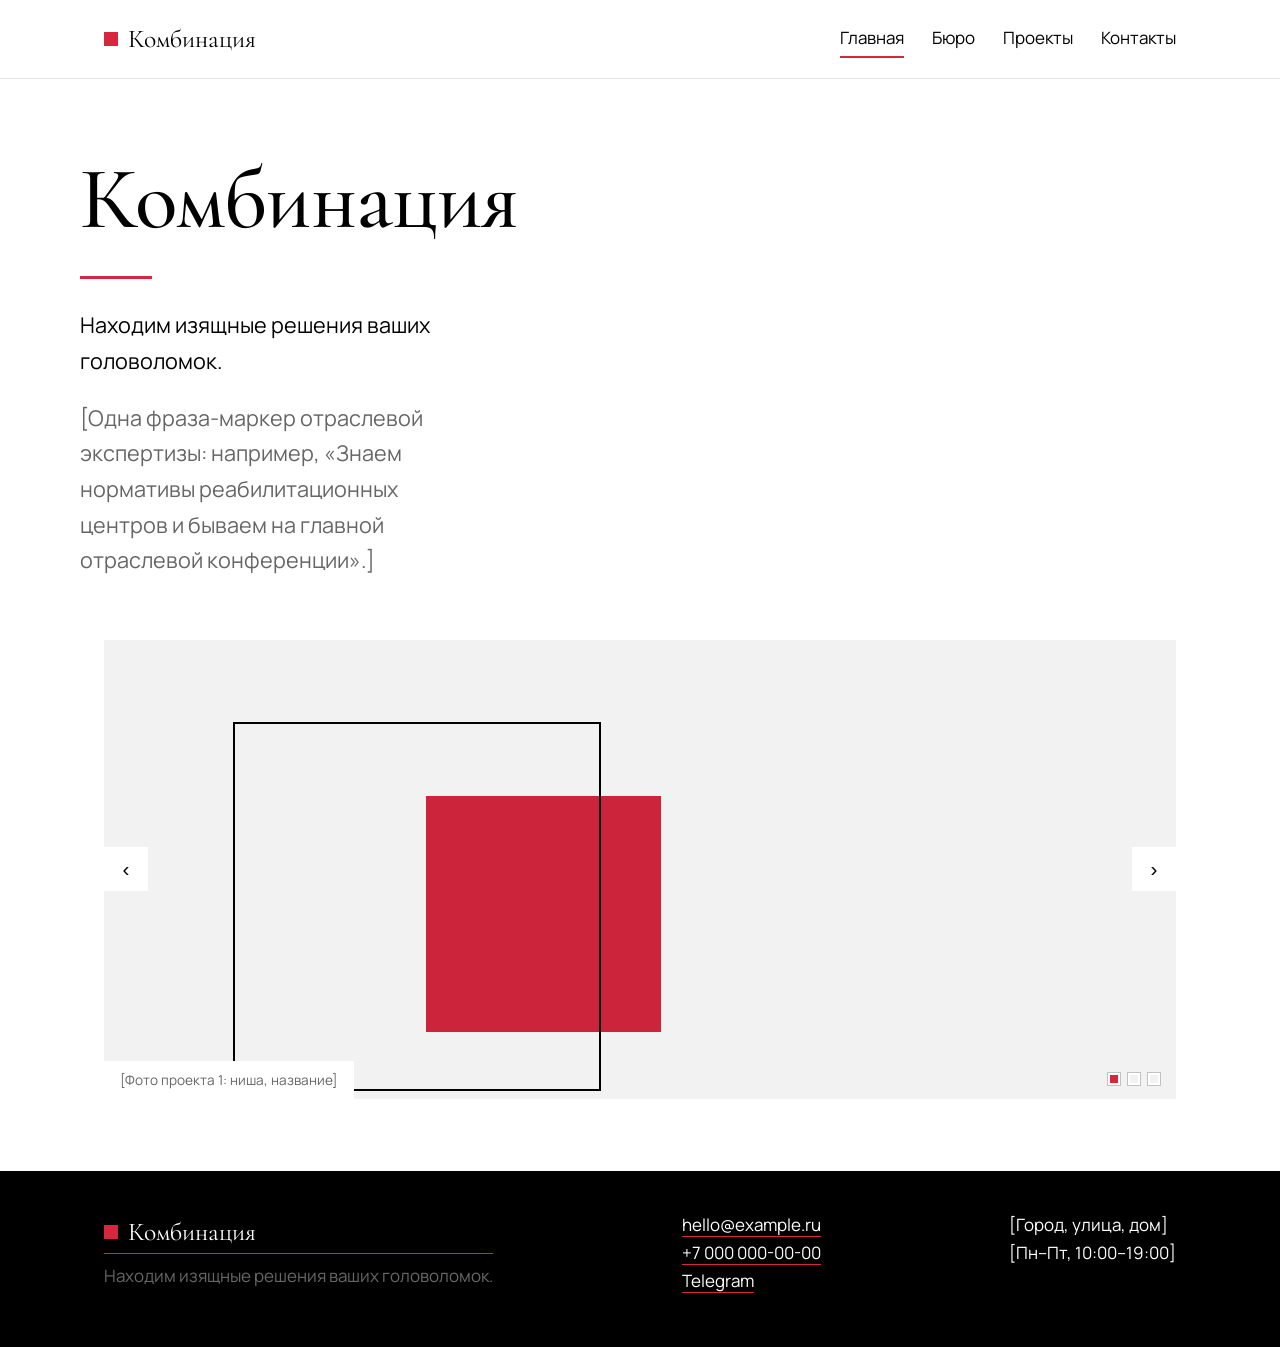
==== index.html @ e8835358 "Add files via upload" ====
<!DOCTYPE html>
<html lang="ru"><head><meta charset="utf-8">
<meta name="viewport" content="width=device-width, initial-scale=1">
<title>Комбинация — архитектурное и дизайн-бюро</title>
<meta name="description" content="Комбинация — архитектурное и дизайн-бюро. Находим изящные решения ваших головоломок.">
<link rel="preconnect" href="https://fonts.googleapis.com"><link rel="preconnect" href="https://fonts.gstatic.com" crossorigin>
<link href="https://fonts.googleapis.com/css2?family=Cormorant+Garamond:wght@400;500;600&family=Manrope:wght@400;500;600&display=swap&subset=cyrillic" rel="stylesheet">
<link rel="stylesheet" href="style.css"></head><body>
<header><div class="wrap"><a class="brand" href="index.html"><i></i>Комбинация</a><nav><a href="index.html" aria-current="page">Главная</a><a href="bureau.html">Бюро</a><a href="projects.html">Проекты</a><a href="contacts.html">Контакты</a></nav></div></header>
<main><div class="wrap hero"><h1>Комбинация</h1><div class="rule"></div><p>Находим изящные решения ваших головоломок.</p>
<p class="muted">[Одна фраза-маркер отраслевой экспертизы: например, «Знаем нормативы реабилитационных центров и бываем на главной отраслевой конференции».]</p></div>
<div class="wrap"><div class="slider" aria-label="Фотографии проектов"><div class="slide"><div class="ph"><span class="cap">[Фото проекта 1: ниша, название]</span></div></div><div class="slide"><div class="ph"><span class="cap">[Фото проекта 2: ниша, название]</span></div></div><div class="slide"><div class="ph"><span class="cap">[Фото проекта 3: ниша, название]</span></div></div>
<button class="arrow prev" aria-label="Назад">‹</button><button class="arrow next" aria-label="Вперёд">›</button><div class="dots"></div></div></div></main><div style="height:72px"></div>
<footer class="site"><div class="wrap">
<div><a class="brand" href="index.html"><i></i>Комбинация</a><p class="muted" style="margin-top:8px">Находим изящные решения ваших головоломок.</p></div>
<div><a href="mailto:hello@example.ru">hello@example.ru</a><br><a href="tel:+70000000000">+7 000 000-00-00</a><br><a href="https://t.me/example">Telegram</a></div>
<div>[Город, улица, дом]<br>[Пн–Пт, 10:00–19:00]</div>
</div></footer><script src="script.js"></script></body></html>
---- style.css ----
:root{--bg:#fff;--ink:#000;--mute:#666;--line:#e3e3e3;--soft:#f2f2f2;--red:#d7263d;--w:1120px}
*{box-sizing:border-box}html{scroll-behavior:smooth}
body{margin:0;background:var(--bg);color:var(--ink);font:17px/1.65 "Manrope","Helvetica Neue",Arial,sans-serif}
h1,h2,h3{font-family:"Cormorant Garamond",Georgia,serif;font-weight:500;line-height:1.1;margin:0 0 .5em;letter-spacing:-.01em}
h1{font-size:clamp(2.6rem,7vw,5.5rem)}h2{font-size:clamp(1.9rem,4vw,2.8rem)}h3{font-size:1.5rem}
p{margin:0 0 1em;max-width:62ch}a{color:inherit}
.wrap{max-width:var(--w);margin:0 auto;padding:0 24px}
header{border-bottom:1px solid var(--line)}
header .wrap{display:flex;justify-content:space-between;align-items:center;gap:16px;flex-wrap:wrap;padding-top:18px;padding-bottom:18px}
.brand{font-family:"Cormorant Garamond",Georgia,serif;font-size:1.6rem;text-decoration:none;display:flex;align-items:center;gap:10px}
.brand i{width:14px;height:14px;background:var(--red);display:block}
nav{display:flex;gap:28px;flex-wrap:wrap}
nav a{text-decoration:none;padding:4px 0;border-bottom:2px solid transparent}
nav a:hover,nav a[aria-current]{border-color:var(--red)}
a:focus-visible,button:focus-visible{outline:2px solid var(--red);outline-offset:3px}
.hero{padding:72px 0 40px}.hero h1{margin-bottom:.2em}
.hero p{font-size:1.35rem;max-width:30ch}
.hero .rule{width:72px;height:3px;background:var(--red);margin:28px 0}
.slider{position:relative;aspect-ratio:21/9;background:var(--soft);overflow:hidden}
.slide{position:absolute;inset:0;opacity:0;transition:opacity .8s}
.slide.on{opacity:1}
.slide img{width:100%;height:100%;object-fit:cover;display:block}
.ph{width:100%;height:100%;position:relative;display:flex;align-items:flex-end;padding:20px;color:var(--mute);font-size:.9rem}
.ph::before{content:"";position:absolute;left:12%;top:18%;width:34%;aspect-ratio:1;border:2px solid var(--ink)}
.ph::after{content:"";position:absolute;left:30%;top:34%;width:22%;aspect-ratio:1;background:var(--red);mix-blend-mode:multiply}
.cap{position:absolute;left:0;bottom:0;background:#fff;padding:8px 16px;font-size:.85rem}
.arrow{position:absolute;top:50%;transform:translateY(-50%);width:44px;height:44px;border:0;background:#fff;font-size:1.3rem;cursor:pointer}
.prev{left:0}.next{right:0}
.dots{position:absolute;right:16px;bottom:14px;display:flex;gap:8px}
.dots button{width:12px;height:12px;border:2px solid #fff;background:transparent;padding:0;cursor:pointer;box-shadow:0 0 0 1px #0003}
.dots button.on{background:var(--red)}
section{padding:64px 0;border-bottom:1px solid var(--line)}
.page-title{padding:64px 0 8px}
.grid{display:grid;gap:32px;grid-template-columns:repeat(auto-fit,minmax(240px,1fr))}
.grid>div{border-top:3px solid var(--ink);padding-top:14px}
.grid .red{border-color:var(--red)}
.muted{color:var(--mute)}.tbd{color:var(--red)}
.project{display:grid;gap:32px;grid-template-columns:1fr 1fr;align-items:start;margin-top:32px}
.project .pic{aspect-ratio:4/3;background:var(--soft)}
blockquote{margin:24px 0 0;padding-left:18px;border-left:3px solid var(--red)}
blockquote footer{border:0;padding:0;margin-top:6px;font-size:.9rem;color:var(--mute);background:none}
.niche{font-size:.95rem;color:var(--red);margin-bottom:6px}
.logos{display:grid;gap:16px;grid-template-columns:repeat(auto-fit,minmax(150px,1fr))}
.logos div{height:80px;background:var(--soft);display:flex;align-items:center;justify-content:center;color:var(--mute);font-size:.85rem}
footer.site{background:#000;color:#fff;padding:40px 0;margin-top:0}
footer.site .wrap{display:flex;justify-content:space-between;gap:24px;flex-wrap:wrap}
footer.site a{text-decoration:none;border-bottom:1px solid var(--red)}
footer.site .brand{color:#fff}
@media(max-width:760px){.slider{aspect-ratio:4/3}.project{grid-template-columns:1fr}nav{gap:18px}.hero{padding-top:44px}section{padding:44px 0}}
@media(prefers-reduced-motion:reduce){.slide{transition:none}}
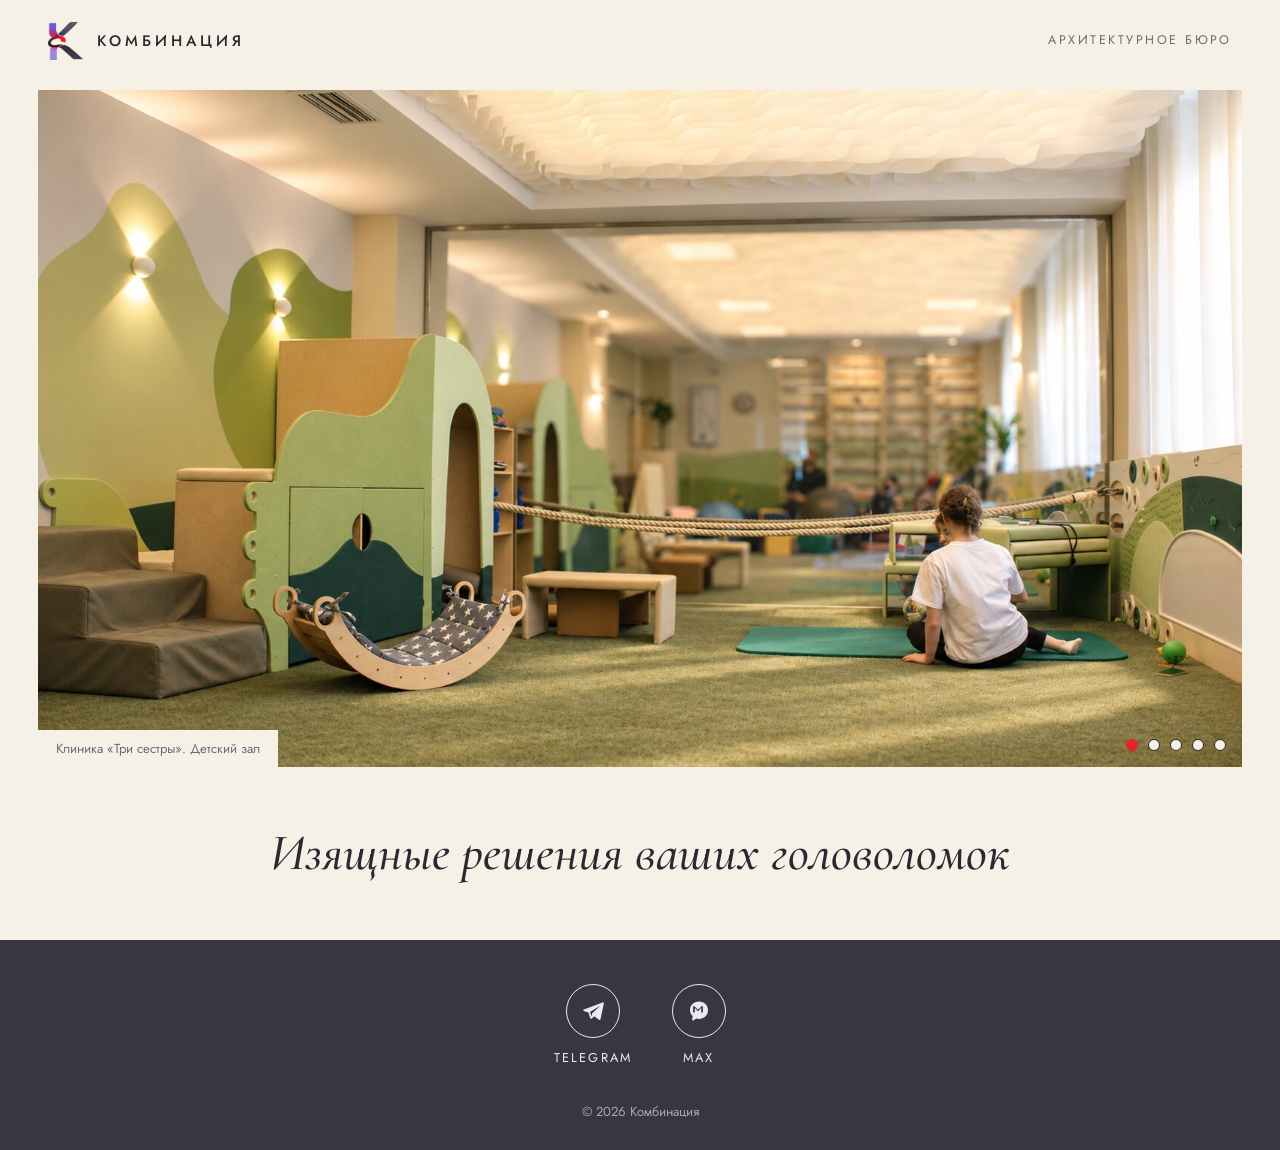
==== commit 60c02ff2: "Add files via upload" ====
--- a/index.html
+++ b/index.html
@@ -3,16 +3,69 @@
 <meta name="viewport" content="width=device-width, initial-scale=1">
 <title>Комбинация — архитектурное и дизайн-бюро</title>
 <meta name="description" content="Комбинация — архитектурное и дизайн-бюро. Находим изящные решения ваших головоломок.">
+<link rel="icon" href="favicon.ico" sizes="48x48">
+<link rel="icon" href="icon-48.png" type="image/png" sizes="48x48">
+<link rel="icon" href="icon-192.png" type="image/png" sizes="192x192">
+<link rel="apple-touch-icon" href="apple-touch-icon.png">
+<meta property="og:type" content="website">
+<meta property="og:title" content="Комбинация — архитектурное и дизайн-бюро">
+<meta property="og:description" content="Находим изящные решения ваших головоломок.">
+<meta property="og:image" content="https://ВАШ-ДОМЕН/og-image.png">
+<meta property="og:url" content="https://ВАШ-ДОМЕН/">
+<meta name="twitter:card" content="summary_large_image">
+<meta name="theme-color" content="#f6f1e6">
 <link rel="preconnect" href="https://fonts.googleapis.com"><link rel="preconnect" href="https://fonts.gstatic.com" crossorigin>
-<link href="https://fonts.googleapis.com/css2?family=Cormorant+Garamond:wght@400;500;600&family=Manrope:wght@400;500;600&display=swap&subset=cyrillic" rel="stylesheet">
-<link rel="stylesheet" href="style.css"></head><body>
-<header><div class="wrap"><a class="brand" href="index.html"><i></i>Комбинация</a><nav><a href="index.html" aria-current="page">Главная</a><a href="bureau.html">Бюро</a><a href="projects.html">Проекты</a><a href="contacts.html">Контакты</a></nav></div></header>
-<main><div class="wrap hero"><h1>Комбинация</h1><div class="rule"></div><p>Находим изящные решения ваших головоломок.</p>
-<p class="muted">[Одна фраза-маркер отраслевой экспертизы: например, «Знаем нормативы реабилитационных центров и бываем на главной отраслевой конференции».]</p></div>
-<div class="wrap"><div class="slider" aria-label="Фотографии проектов"><div class="slide"><div class="ph"><span class="cap">[Фото проекта 1: ниша, название]</span></div></div><div class="slide"><div class="ph"><span class="cap">[Фото проекта 2: ниша, название]</span></div></div><div class="slide"><div class="ph"><span class="cap">[Фото проекта 3: ниша, название]</span></div></div>
-<button class="arrow prev" aria-label="Назад">‹</button><button class="arrow next" aria-label="Вперёд">›</button><div class="dots"></div></div></div></main><div style="height:72px"></div>
-<footer class="site"><div class="wrap">
-<div><a class="brand" href="index.html"><i></i>Комбинация</a><p class="muted" style="margin-top:8px">Находим изящные решения ваших головоломок.</p></div>
-<div><a href="mailto:hello@example.ru">hello@example.ru</a><br><a href="tel:+70000000000">+7 000 000-00-00</a><br><a href="https://t.me/example">Telegram</a></div>
-<div>[Город, улица, дом]<br>[Пн–Пт, 10:00–19:00]</div>
-</div></footer><script src="script.js"></script></body></html>+<link href="https://fonts.googleapis.com/css2?family=Cormorant+Garamond:ital,wght@1,500&family=Jost:wght@400;500&display=swap&subset=cyrillic" rel="stylesheet">
+<style>
+:root{--bg:#f6f1e6;--ink:#2a2931;--mute:#6e6a78;--dark:#38373f;--red:#e8212a;--vio:#6f5fcf}
+*{box-sizing:border-box}
+body{margin:0;min-height:100vh;display:flex;flex-direction:column;background:var(--bg);color:var(--ink);font:17px/1.6 "Jost","Helvetica Neue",Arial,sans-serif}
+header{display:flex;justify-content:space-between;align-items:center;gap:16px;padding:22px clamp(20px,4vw,48px)}
+.brand{display:flex;align-items:center;gap:14px;text-transform:uppercase;letter-spacing:.26em;font-weight:500;font-size:.95rem}
+.brand img{height:38px;width:auto;display:block}
+.role{text-transform:uppercase;letter-spacing:.2em;font-size:.78rem;color:var(--mute);text-align:right}
+main{flex:1;padding:8px 0 56px}
+.slider{position:relative;width:min(94vw,1360px);margin:0 auto;aspect-ratio:16/9;background:#e9e2d2;overflow:hidden}
+.slide{position:absolute;inset:0;margin:0;opacity:0;transition:opacity 1.2s ease}
+.slide.on{opacity:1}
+.slide img{width:100%;height:100%;object-fit:cover;display:block}
+figcaption{position:absolute;left:0;bottom:0;background:var(--bg);padding:8px 18px;font-size:.82rem;color:var(--mute)}
+.dots{position:absolute;right:16px;bottom:16px;display:flex;gap:10px}
+.dots button{width:12px;height:12px;border:1.5px solid var(--ink);background:var(--bg);padding:0;border-radius:50%;cursor:pointer}
+.dots button.on{background:var(--red);border-color:var(--red)}
+.slogan{font-family:"Cormorant Garamond",Georgia,serif;font-style:italic;font-weight:500;font-size:clamp(1.9rem,4.4vw,3.2rem);line-height:1.2;text-align:center;margin:56px 20px 0}
+footer{background:var(--dark);color:#ece8f2;text-align:center;padding:44px 20px 28px}
+.links{display:flex;justify-content:center;gap:40px;margin-bottom:32px}
+.links a{color:#ece8f2;display:flex;flex-direction:column;align-items:center;gap:10px;text-decoration:none;font-size:.8rem;letter-spacing:.16em;text-transform:uppercase}
+.links span.ic{width:54px;height:54px;border:1.5px solid #ece8f2;border-radius:50%;display:flex;align-items:center;justify-content:center;transition:.25s}
+.links a:hover .ic,.links a:focus-visible .ic{background:var(--red);border-color:var(--red)}
+.links svg{width:24px;height:24px;fill:#ece8f2}
+a:focus-visible,button:focus-visible{outline:2px solid var(--vio);outline-offset:3px}
+.copy{font-size:.82rem;color:#a9a5b4}
+@media(max-width:640px){header{flex-direction:column;align-items:flex-start;gap:8px}.role{text-align:left}.slider{aspect-ratio:4/3;width:100%}.slogan{margin-top:40px}}
+@media(prefers-reduced-motion:reduce){.slide{transition:none}}
+</style></head><body>
+<header><div class="brand"><img src="logo.png" alt="">Комбинация</div><div class="role">Архитектурное бюро</div></header>
+<main>
+<div class="slider" role="region" aria-label="Фотографии проектов"><figure class="slide"><img src="images/1.jpg" alt="Клиника «Три сестры». Детский зал" onerror="this.remove()"><figcaption>Клиника «Три сестры». Детский зал</figcaption></figure><figure class="slide"><img src="images/2.jpg" alt="Клиника «Три сестры». Концепция вестибюля" onerror="this.remove()"><figcaption>Клиника «Три сестры». Концепция вестибюля</figcaption></figure><figure class="slide"><img src="images/3.jpg" alt="Клиника «Семейная». Вестибюль" onerror="this.remove()"><figcaption>Клиника «Семейная». Вестибюль</figcaption></figure><figure class="slide"><img src="images/4.jpg" alt="Клиника «Семейная»" onerror="this.remove()"><figcaption>Клиника «Семейная»</figcaption></figure><figure class="slide"><img src="images/5.jpg" alt="Клиника «Семейная»" onerror="this.remove()"><figcaption>Клиника «Семейная»</figcaption></figure><div class="dots"></div></div>
+<p class="slogan">Изящные решения ваших головоломок</p>
+</main>
+<footer>
+<div class="links">
+<a href="https://t.me/Nmatarch" target="_blank" rel="noopener" aria-label="Написать в Telegram"><span class="ic"><svg viewBox="0 0 24 24"><path d="M21.5 3.4 2.9 10.6c-.9.4-.9 1.1-.2 1.3l4.7 1.5 1.8 5.6c.2.6.4.8.8.8.4 0 .6-.2.9-.4l2.3-2.2 4.7 3.5c.9.5 1.5.2 1.7-.8L22.8 4.8c.3-1.2-.5-1.7-1.3-1.4zM9 13.1l9.1-5.7c.4-.3.8-.1.5.2l-7.6 6.900-.3 3.300z"/></svg></span>Telegram</a>
+<a href="https://max.ru/u/f9LHodD0cOIzpN-cpc4jOpqXBx1iyMaWAAC7V1ezHPbYQ7lyZukBph-pYlY" target="_blank" rel="noopener" aria-label="Написать в Max"><span class="ic"><svg viewBox="0 0 24 24"><path fill-rule="evenodd" d="M12 2.5c-5.200 0-9 3.700-9 8.6 0 2.5 1 4.6 2.700 6.100l-.6 3.6c-.1.600.5 1 1 .7l3.300-1.9c.8.200 1.700.3 2.600.3 5.200 0 9-3.700 9-8.6S17.200 2.5 12 2.5zm-4.200 11V8.800l2.700 3.100h1l2.700-3.100v4.700h1.700V7.200h-1.400L11 10.800 7.500 7.200H6.100v6.300z"/></svg></span>Max</a>
+</div>
+<div class="copy">© 2026 Комбинация</div>
+</footer>
+<script>
+(function(){var s=document.querySelector('.slider'),sl=s.querySelectorAll('.slide'),dots=s.querySelector('.dots'),i=0,t,paused=false,x0=null;
+var reduce=matchMedia('(prefers-reduced-motion: reduce)').matches;
+sl.forEach(function(_,n){var b=document.createElement('button');b.setAttribute('aria-label','Слайд '+(n+1));b.onclick=function(){go(n)};dots.appendChild(b)});
+function go(n){i=(n+sl.length)%sl.length;sl.forEach(function(e,k){e.classList.toggle('on',k===i)});dots.querySelectorAll('button').forEach(function(b,k){b.classList.toggle('on',k===i)});run()}
+function run(){clearInterval(t);if(!reduce)t=setInterval(function(){if(!paused)go(i+1)},5500)}
+s.onmouseenter=function(){paused=true};s.onmouseleave=function(){paused=false};
+s.addEventListener('touchstart',function(e){x0=e.touches[0].clientX},{passive:true});
+s.addEventListener('touchend',function(e){if(x0===null)return;var d=e.changedTouches[0].clientX-x0;if(Math.abs(d)>40)go(i+(d<0?1:-1));x0=null});
+go(0)})();
+</script>
+</body></html>
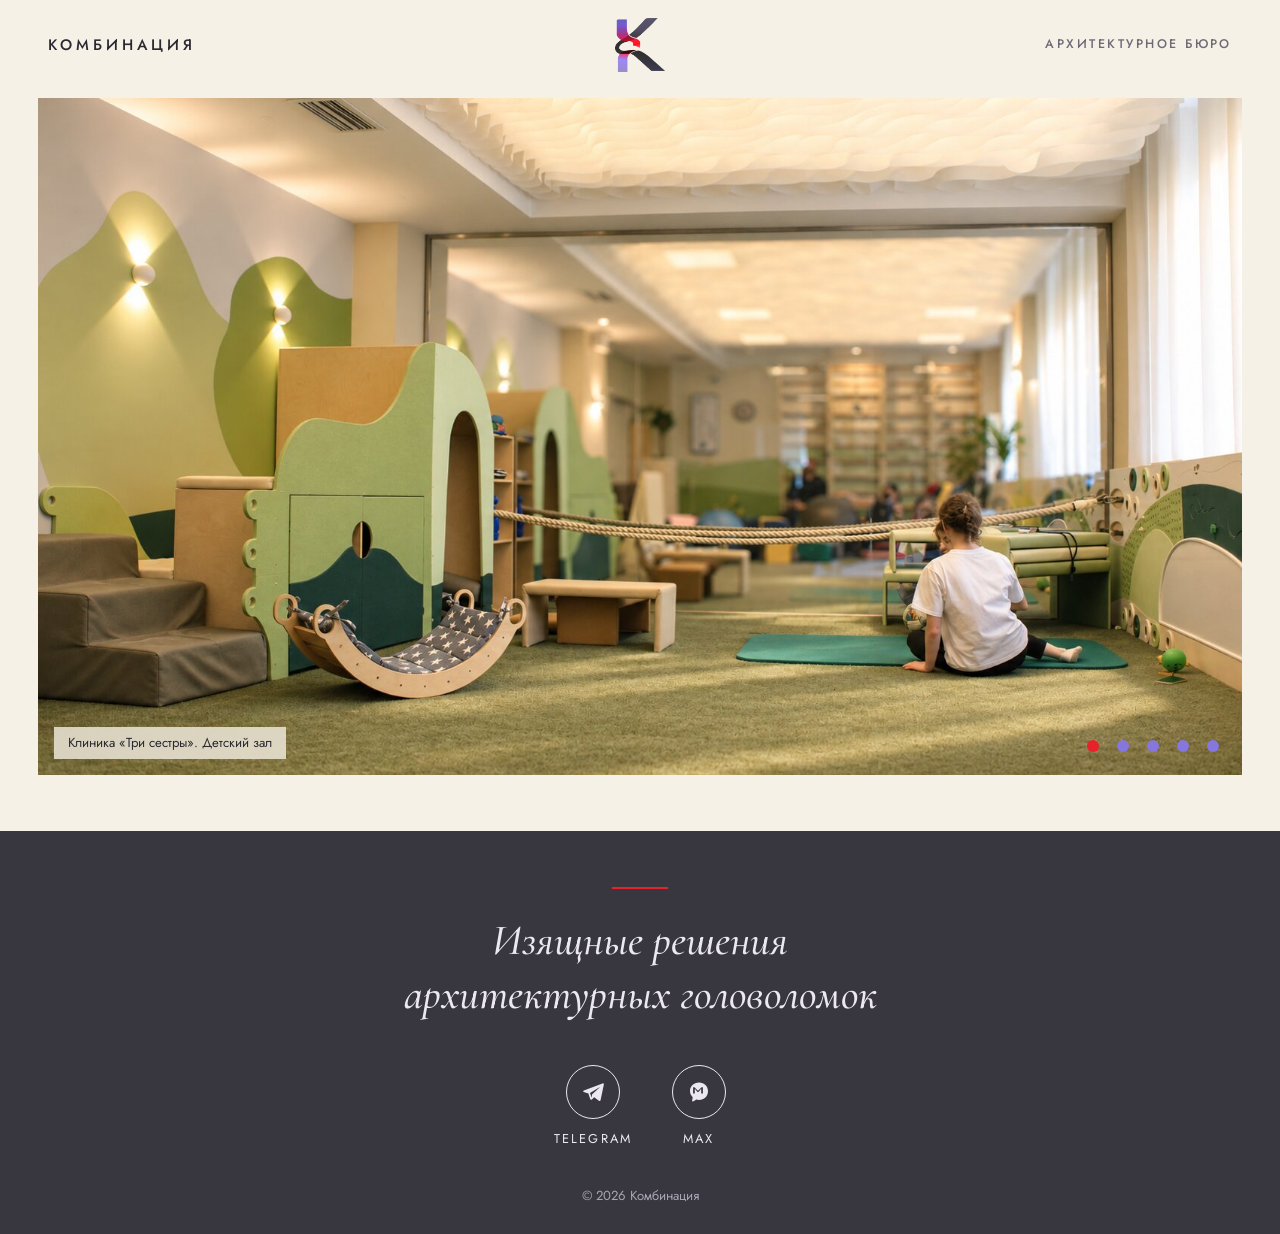
==== commit b8ef157d: "Add files via upload" ====
--- a/index.html
+++ b/index.html
@@ -17,40 +17,43 @@
 <link rel="preconnect" href="https://fonts.googleapis.com"><link rel="preconnect" href="https://fonts.gstatic.com" crossorigin>
 <link href="https://fonts.googleapis.com/css2?family=Cormorant+Garamond:ital,wght@1,500&family=Jost:wght@400;500&display=swap&subset=cyrillic" rel="stylesheet">
 <style>
-:root{--bg:#f6f1e6;--ink:#2a2931;--mute:#6e6a78;--dark:#38373f;--red:#e8212a;--vio:#6f5fcf}
+:root{--bg:#f6f1e6;--ink:#2a2931;--mute:#6e6a78;--dark:#38373f;--red:#e8212a;--vio:#6f5fcf;--vio-mid:#8577dc}
 *{box-sizing:border-box}
 body{margin:0;min-height:100vh;display:flex;flex-direction:column;background:var(--bg);color:var(--ink);font:17px/1.6 "Jost","Helvetica Neue",Arial,sans-serif}
-header{display:flex;justify-content:space-between;align-items:center;gap:16px;padding:22px clamp(20px,4vw,48px)}
-.brand{display:flex;align-items:center;gap:14px;text-transform:uppercase;letter-spacing:.26em;font-weight:500;font-size:.95rem}
-.brand img{height:38px;width:auto;display:block}
-.role{text-transform:uppercase;letter-spacing:.2em;font-size:.78rem;color:var(--mute);text-align:right}
+header{display:grid;grid-template-columns:1fr auto 1fr;align-items:center;gap:12px;padding:18px clamp(16px,4vw,48px)}
+.name,.role{text-transform:uppercase;font-weight:500}
+.name{letter-spacing:.26em;font-size:.95rem}
+.role{letter-spacing:.2em;font-size:.78rem;color:var(--mute);text-align:right}
+.br{display:none}.logo{display:block}.logo img{height:54px;width:auto;display:block}
 main{flex:1;padding:8px 0 56px}
-.slider{position:relative;width:min(94vw,1360px);margin:0 auto;aspect-ratio:16/9;background:#e9e2d2;overflow:hidden}
+.slider{position:relative;width:min(94vw,1360px);margin:0 auto;aspect-ratio:16/9;background:#e9e2d2;overflow:hidden;cursor:pointer;-webkit-tap-highlight-color:transparent;user-select:none}
 .slide{position:absolute;inset:0;margin:0;opacity:0;transition:opacity 1.2s ease}
 .slide.on{opacity:1}
-.slide img{width:100%;height:100%;object-fit:cover;display:block}
-figcaption{position:absolute;left:0;bottom:0;background:var(--bg);padding:8px 18px;font-size:.82rem;color:var(--mute)}
-.dots{position:absolute;right:16px;bottom:16px;display:flex;gap:10px}
-.dots button{width:12px;height:12px;border:1.5px solid var(--ink);background:var(--bg);padding:0;border-radius:50%;cursor:pointer}
-.dots button.on{background:var(--red);border-color:var(--red)}
-.slogan{font-family:"Cormorant Garamond",Georgia,serif;font-style:italic;font-weight:500;font-size:clamp(1.9rem,4.4vw,3.2rem);line-height:1.2;text-align:center;margin:56px 20px 0}
-footer{background:var(--dark);color:#ece8f2;text-align:center;padding:44px 20px 28px}
-.links{display:flex;justify-content:center;gap:40px;margin-bottom:32px}
+.slide img{width:100%;height:100%;object-fit:cover;display:block;-webkit-user-drag:none}
+figcaption{position:absolute;left:16px;bottom:16px;max-width:calc(100% - 140px);background:rgba(246,241,230,.78);-webkit-backdrop-filter:blur(6px);backdrop-filter:blur(6px);padding:7px 14px;font-size:.82rem;line-height:1.35;color:var(--ink)}
+.dots{position:absolute;right:16px;bottom:16px;display:flex;gap:4px}
+.dots button{width:26px;height:26px;padding:0;border:0;background:none;cursor:pointer;display:flex;align-items:center;justify-content:center}
+.dots button::before{content:"";width:12px;height:12px;border-radius:50%;background:var(--vio-mid)}
+.dots button.on::before{background:var(--red)}
+footer{background:var(--dark);color:#ece8f2;text-align:center;padding:56px 20px 28px}
+.slogan{font-family:"Cormorant Garamond",Georgia,serif;font-style:italic;font-weight:500;font-size:clamp(1.7rem,3.8vw,2.7rem);line-height:1.25;max-width:30ch;margin:0 auto 44px}
+.slogan::before{content:"";display:block;width:56px;height:2px;background:var(--red);margin:0 auto 24px}
+.links{display:flex;justify-content:center;gap:40px;margin-bottom:36px}
 .links a{color:#ece8f2;display:flex;flex-direction:column;align-items:center;gap:10px;text-decoration:none;font-size:.8rem;letter-spacing:.16em;text-transform:uppercase}
 .links span.ic{width:54px;height:54px;border:1.5px solid #ece8f2;border-radius:50%;display:flex;align-items:center;justify-content:center;transition:.25s}
 .links a:hover .ic,.links a:focus-visible .ic{background:var(--red);border-color:var(--red)}
 .links svg{width:24px;height:24px;fill:#ece8f2}
-a:focus-visible,button:focus-visible{outline:2px solid var(--vio);outline-offset:3px}
+a:focus-visible,button:focus-visible,.slider:focus-visible{outline:2px solid var(--vio);outline-offset:3px}
 .copy{font-size:.82rem;color:#a9a5b4}
-@media(max-width:640px){header{flex-direction:column;align-items:flex-start;gap:8px}.role{text-align:left}.slider{aspect-ratio:4/3;width:100%}.slogan{margin-top:40px}}
+@media(max-width:640px){.br{display:inline}header{gap:6px;padding:14px 14px}.name{letter-spacing:.14em;font-size:.68rem}.role{letter-spacing:.08em;font-size:.62rem;line-height:1.3}.logo img{height:44px}.slider{aspect-ratio:4/3;width:100%}figcaption{max-width:calc(100% - 150px);font-size:.75rem;left:10px;bottom:10px;padding:6px 10px}.dots{right:6px;bottom:6px;gap:0}.dots button{width:22px;height:22px}.dots button::before{width:10px;height:10px}}
 @media(prefers-reduced-motion:reduce){.slide{transition:none}}
 </style></head><body>
-<header><div class="brand"><img src="logo.png" alt="">Комбинация</div><div class="role">Архитектурное бюро</div></header>
+<header><div class="name">Комбинация</div><a class="logo" href="./" aria-label="Комбинация"><img src="logo.png" alt=""></a><div class="role">Архитектурное<br class="br"> бюро</div></header>
 <main>
 <div class="slider" role="region" aria-label="Фотографии проектов"><figure class="slide"><img src="images/1.jpg" alt="Клиника «Три сестры». Детский зал" onerror="this.remove()"><figcaption>Клиника «Три сестры». Детский зал</figcaption></figure><figure class="slide"><img src="images/2.jpg" alt="Клиника «Три сестры». Концепция вестибюля" onerror="this.remove()"><figcaption>Клиника «Три сестры». Концепция вестибюля</figcaption></figure><figure class="slide"><img src="images/3.jpg" alt="Клиника «Семейная». Вестибюль" onerror="this.remove()"><figcaption>Клиника «Семейная». Вестибюль</figcaption></figure><figure class="slide"><img src="images/4.jpg" alt="Клиника «Семейная»" onerror="this.remove()"><figcaption>Клиника «Семейная»</figcaption></figure><figure class="slide"><img src="images/5.jpg" alt="Клиника «Семейная»" onerror="this.remove()"><figcaption>Клиника «Семейная»</figcaption></figure><div class="dots"></div></div>
-<p class="slogan">Изящные решения ваших головоломок</p>
 </main>
 <footer>
+<p class="slogan">Изящные решения архитектурных головоломок</p>
 <div class="links">
 <a href="https://t.me/Nmatarch" target="_blank" rel="noopener" aria-label="Написать в Telegram"><span class="ic"><svg viewBox="0 0 24 24"><path d="M21.5 3.4 2.9 10.6c-.9.4-.9 1.1-.2 1.3l4.7 1.5 1.8 5.6c.2.6.4.8.8.8.4 0 .6-.2.9-.4l2.3-2.2 4.7 3.5c.9.5 1.5.2 1.7-.8L22.8 4.8c.3-1.2-.5-1.7-1.3-1.4zM9 13.1l9.1-5.7c.4-.3.8-.1.5.2l-7.6 6.900-.3 3.300z"/></svg></span>Telegram</a>
 <a href="https://max.ru/u/f9LHodD0cOIzpN-cpc4jOpqXBx1iyMaWAAC7V1ezHPbYQ7lyZukBph-pYlY" target="_blank" rel="noopener" aria-label="Написать в Max"><span class="ic"><svg viewBox="0 0 24 24"><path fill-rule="evenodd" d="M12 2.5c-5.200 0-9 3.700-9 8.6 0 2.5 1 4.6 2.700 6.100l-.6 3.6c-.1.600.5 1 1 .7l3.300-1.9c.8.200 1.700.3 2.600.3 5.200 0 9-3.700 9-8.6S17.200 2.5 12 2.5zm-4.200 11V8.800l2.700 3.100h1l2.700-3.100v4.700h1.700V7.200h-1.400L11 10.800 7.500 7.200H6.100v6.300z"/></svg></span>Max</a>
@@ -58,14 +61,16 @@
 <div class="copy">© 2026 Комбинация</div>
 </footer>
 <script>
-(function(){var s=document.querySelector('.slider'),sl=s.querySelectorAll('.slide'),dots=s.querySelector('.dots'),i=0,t,paused=false,x0=null;
+(function(){var s=document.querySelector('.slider'),sl=s.querySelectorAll('.slide'),dots=s.querySelector('.dots'),i=0,t,x0=null,moved=false;
 var reduce=matchMedia('(prefers-reduced-motion: reduce)').matches;
-sl.forEach(function(_,n){var b=document.createElement('button');b.setAttribute('aria-label','Слайд '+(n+1));b.onclick=function(){go(n)};dots.appendChild(b)});
+s.tabIndex=0;s.setAttribute('aria-label','Фотографии проектов. Нажмите, чтобы перейти к следующей');
+sl.forEach(function(_,n){var b=document.createElement('button');b.setAttribute('aria-label','Слайд '+(n+1));b.onclick=function(e){e.stopPropagation();go(n)};dots.appendChild(b)});
 function go(n){i=(n+sl.length)%sl.length;sl.forEach(function(e,k){e.classList.toggle('on',k===i)});dots.querySelectorAll('button').forEach(function(b,k){b.classList.toggle('on',k===i)});run()}
-function run(){clearInterval(t);if(!reduce)t=setInterval(function(){if(!paused)go(i+1)},5500)}
-s.onmouseenter=function(){paused=true};s.onmouseleave=function(){paused=false};
-s.addEventListener('touchstart',function(e){x0=e.touches[0].clientX},{passive:true});
-s.addEventListener('touchend',function(e){if(x0===null)return;var d=e.changedTouches[0].clientX-x0;if(Math.abs(d)>40)go(i+(d<0?1:-1));x0=null});
+function run(){clearInterval(t);if(!reduce)t=setInterval(function(){go(i+1)},5500)}
+s.addEventListener('click',function(){if(!moved)go(i+1);moved=false});
+s.addEventListener('keydown',function(e){if(e.key==='ArrowRight')go(i+1);if(e.key==='ArrowLeft')go(i-1)});
+s.addEventListener('touchstart',function(e){x0=e.touches[0].clientX;moved=false},{passive:true});
+s.addEventListener('touchend',function(e){if(x0===null)return;var d=e.changedTouches[0].clientX-x0;if(Math.abs(d)>40){moved=true;go(i+(d<0?1:-1))}x0=null});
 go(0)})();
 </script>
 </body></html>
